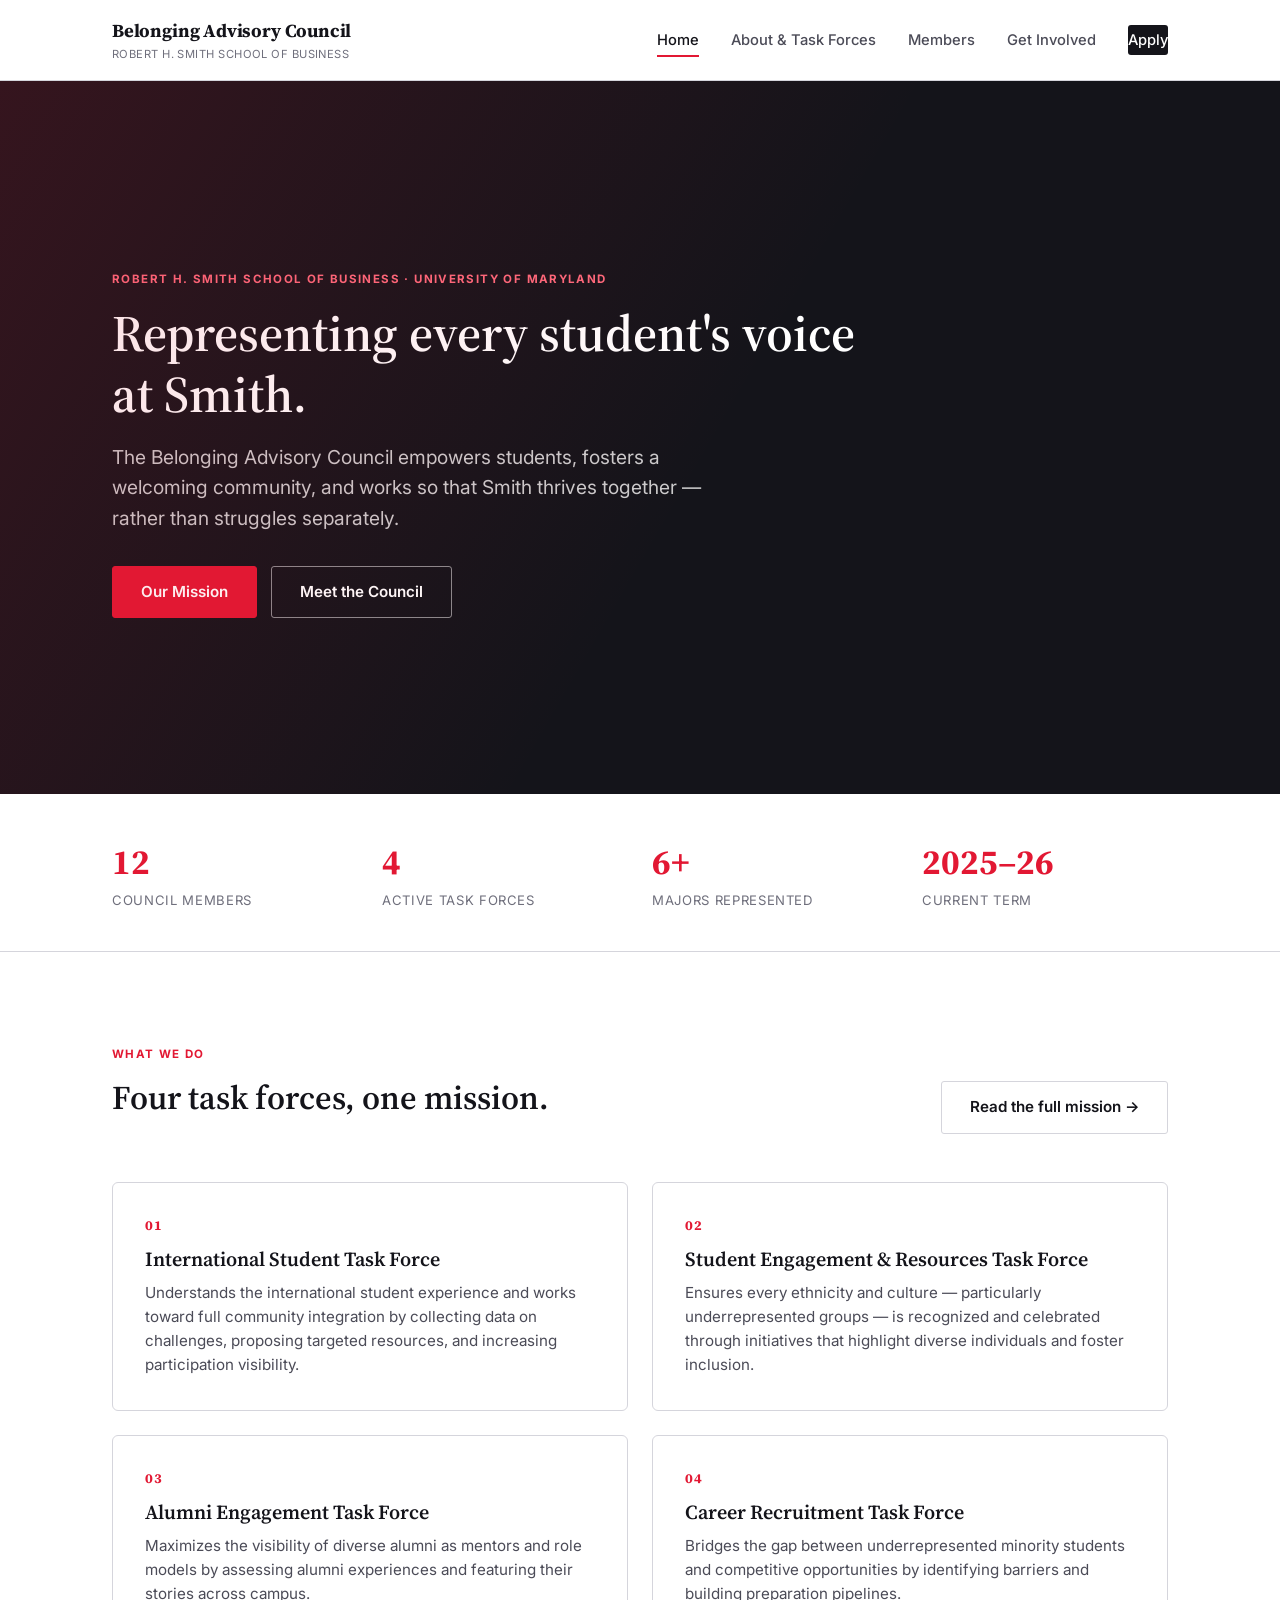
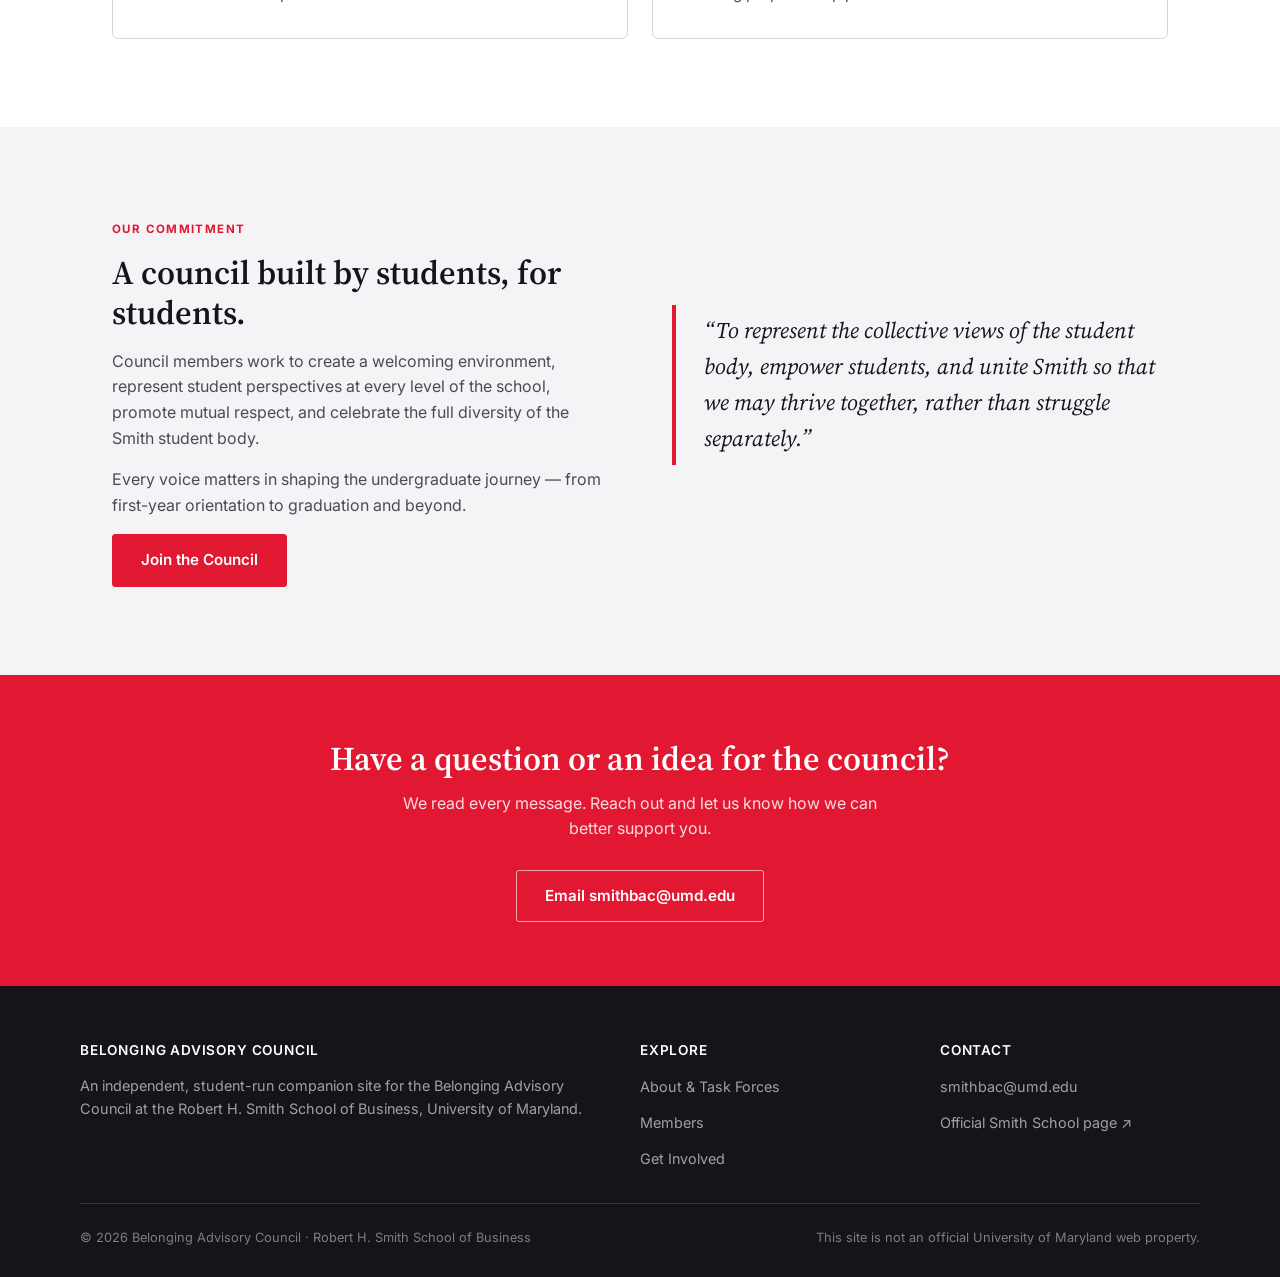
==== index.html @ a014077a "Initial site: home, about/task forces, members, get involved Standalone companion site for the Belon" ====
<!DOCTYPE html>
<html lang="en">
<head>
<meta charset="UTF-8">
<meta name="viewport" content="width=device-width, initial-scale=1.0">
<title>Belonging Advisory Council | Robert H. Smith School of Business</title>
<meta name="description" content="The Belonging Advisory Council represents the student body, fosters a welcoming community, and drives inclusion initiatives at the Robert H. Smith School of Business, University of Maryland.">
<link rel="preconnect" href="https://fonts.googleapis.com">
<link rel="preconnect" href="https://fonts.gstatic.com" crossorigin>
<link href="https://fonts.googleapis.com/css2?family=Source+Serif+4:wght@500;600;700&family=Inter:wght@400;500;600;700&display=swap" rel="stylesheet">
<link rel="stylesheet" href="assets/css/style.css">
</head>
<body>

<header class="site-header">
  <nav class="nav">
    <a href="index.html" class="brand">
      <span class="brand-name">Belonging Advisory Council</span>
      <span class="brand-sub">Robert H. Smith School of Business</span>
    </a>
    <button class="nav-toggle" aria-label="Toggle navigation"><span></span><span></span><span></span></button>
    <ul class="nav-links">
      <li><a href="index.html" class="active">Home</a></li>
      <li><a href="about.html">About &amp; Task Forces</a></li>
      <li><a href="members.html">Members</a></li>
      <li><a href="get-involved.html">Get Involved</a></li>
      <li><a href="get-involved.html#apply" class="nav-cta">Apply</a></li>
    </ul>
  </nav>
</header>

<section class="hero">
  <div class="hero-inner">
    <span class="eyebrow">Robert H. Smith School of Business &middot; University of Maryland</span>
    <h1>Representing every student's voice at Smith.</h1>
    <p class="lede">The Belonging Advisory Council empowers students, fosters a welcoming community, and works so that Smith thrives together — rather than struggles separately.</p>
    <div class="hero-actions">
      <a href="about.html" class="btn btn-primary">Our Mission</a>
      <a href="members.html" class="btn btn-ghost-white">Meet the Council</a>
    </div>
  </div>
</section>

<div class="stats">
  <div class="stats-grid">
    <div>
      <div class="stat-num">12</div>
      <div class="stat-label">Council Members</div>
    </div>
    <div>
      <div class="stat-num">4</div>
      <div class="stat-label">Active Task Forces</div>
    </div>
    <div>
      <div class="stat-num">6+</div>
      <div class="stat-label">Majors Represented</div>
    </div>
    <div>
      <div class="stat-num">2025&ndash;26</div>
      <div class="stat-label">Current Term</div>
    </div>
  </div>
</div>

<section>
  <div class="container">
    <div class="section-head">
      <div>
        <span class="eyebrow">What We Do</span>
        <h2>Four task forces, one mission.</h2>
      </div>
      <a href="about.html" class="btn btn-secondary">Read the full mission &rarr;</a>
    </div>
    <div class="tf-grid">
      <div class="tf-card">
        <span class="tf-index">01</span>
        <h3>International Student Task Force</h3>
        <p>Understands the international student experience and works toward full community integration by collecting data on challenges, proposing targeted resources, and increasing participation visibility.</p>
      </div>
      <div class="tf-card">
        <span class="tf-index">02</span>
        <h3>Student Engagement &amp; Resources Task Force</h3>
        <p>Ensures every ethnicity and culture — particularly underrepresented groups — is recognized and celebrated through initiatives that highlight diverse individuals and foster inclusion.</p>
      </div>
      <div class="tf-card">
        <span class="tf-index">03</span>
        <h3>Alumni Engagement Task Force</h3>
        <p>Maximizes the visibility of diverse alumni as mentors and role models by assessing alumni experiences and featuring their stories across campus.</p>
      </div>
      <div class="tf-card">
        <span class="tf-index">04</span>
        <h3>Career Recruitment Task Force</h3>
        <p>Bridges the gap between underrepresented minority students and competitive opportunities by identifying barriers and building preparation pipelines.</p>
      </div>
    </div>
  </div>
</section>

<section class="section-alt">
  <div class="container">
    <div class="split">
      <div>
        <span class="eyebrow">Our Commitment</span>
        <h2>A council built by students, for students.</h2>
        <p>Council members work to create a welcoming environment, represent student perspectives at every level of the school, promote mutual respect, and celebrate the full diversity of the Smith student body.</p>
        <p>Every voice matters in shaping the undergraduate journey — from first-year orientation to graduation and beyond.</p>
        <a href="get-involved.html" class="btn btn-primary">Join the Council</a>
      </div>
      <div class="pull-quote">
        <p>&ldquo;To represent the collective views of the student body, empower students, and unite Smith so that we may thrive together, rather than struggle separately.&rdquo;</p>
      </div>
    </div>
  </div>
</section>

<div class="cta-banner">
  <h2>Have a question or an idea for the council?</h2>
  <p>We read every message. Reach out and let us know how we can better support you.</p>
  <a href="mailto:smithbac@umd.edu" class="btn btn-secondary">Email smithbac@umd.edu</a>
</div>

<footer class="site-footer">
  <div class="footer-grid">
    <div>
      <h4>Belonging Advisory Council</h4>
      <p>An independent, student-run companion site for the Belonging Advisory Council at the Robert H. Smith School of Business, University of Maryland.</p>
    </div>
    <div>
      <h4>Explore</h4>
      <ul>
        <li><a href="about.html">About &amp; Task Forces</a></li>
        <li><a href="members.html">Members</a></li>
        <li><a href="get-involved.html">Get Involved</a></li>
      </ul>
    </div>
    <div>
      <h4>Contact</h4>
      <ul>
        <li><a href="mailto:smithbac@umd.edu">smithbac@umd.edu</a></li>
        <li><a href="https://www.rhsmith.umd.edu/programs/undergraduate/community/belonging-advisory-council" target="_blank" rel="noopener">Official Smith School page &#8599;</a></li>
      </ul>
    </div>
  </div>
  <div class="footer-bottom">
    <span>&copy; 2026 Belonging Advisory Council &middot; Robert H. Smith School of Business</span>
    <span>This site is not an official University of Maryland web property.</span>
  </div>
</footer>

<script src="assets/js/main.js"></script>
</body>
</html>
---- assets/css/style.css ----
/* ===========================================================
   Belonging Advisory Council — shared stylesheet
   =========================================================== */

:root {
  --red: #e21833;
  --red-dark: #a3121f;
  --black: #14141a;
  --charcoal: #2a2a33;
  --gray-700: #4b4b57;
  --gray-500: #6f6f7c;
  --gray-300: #d5d5dc;
  --gray-100: #f4f4f6;
  --white: #ffffff;
  --serif: "Source Serif 4", Georgia, "Times New Roman", serif;
  --sans: "Inter", -apple-system, BlinkMacSystemFont, "Segoe UI", sans-serif;
  --max-width: 1120px;
  --radius: 6px;
  --shadow: 0 2px 4px rgba(20, 20, 26, 0.06), 0 8px 24px rgba(20, 20, 26, 0.06);
}

* { box-sizing: border-box; }

html { scroll-behavior: smooth; }

body {
  margin: 0;
  font-family: var(--sans);
  color: var(--charcoal);
  background: var(--white);
  line-height: 1.6;
  -webkit-font-smoothing: antialiased;
}

img { max-width: 100%; display: block; }

a { color: inherit; text-decoration: none; }

.container {
  max-width: var(--max-width);
  margin: 0 auto;
  padding: 0 32px;
}

h1, h2, h3, h4 {
  font-family: var(--serif);
  font-weight: 600;
  color: var(--black);
  line-height: 1.2;
  margin: 0 0 16px;
}

h1 { font-size: clamp(2.2rem, 4vw, 3.4rem); }
h2 { font-size: clamp(1.6rem, 2.6vw, 2.2rem); }
h3 { font-size: 1.25rem; }

p { margin: 0 0 16px; color: var(--gray-700); }

.eyebrow {
  display: inline-block;
  font-family: var(--sans);
  font-size: 0.72rem;
  font-weight: 700;
  letter-spacing: 0.12em;
  text-transform: uppercase;
  color: var(--red);
  margin-bottom: 14px;
}

.lede {
  font-size: 1.15rem;
  color: var(--gray-700);
  max-width: 640px;
}

/* ---------- Buttons ---------- */

.btn {
  display: inline-flex;
  align-items: center;
  gap: 8px;
  padding: 13px 28px;
  border-radius: 3px;
  font-family: var(--sans);
  font-weight: 600;
  font-size: 0.95rem;
  border: 1.5px solid transparent;
  cursor: pointer;
  transition: all 0.15s ease;
}

.btn-primary {
  background: var(--red);
  color: var(--white);
  border-color: var(--red);
}
.btn-primary:hover { background: var(--red-dark); border-color: var(--red-dark); }

.btn-secondary {
  background: transparent;
  color: var(--black);
  border-color: var(--gray-300);
}
.btn-secondary:hover { border-color: var(--black); }

.btn-ghost-white {
  background: transparent;
  color: var(--white);
  border-color: rgba(255,255,255,0.5);
}
.btn-ghost-white:hover { border-color: var(--white); background: rgba(255,255,255,0.08); }

/* ---------- Header / Nav ---------- */

.site-header {
  position: sticky;
  top: 0;
  z-index: 100;
  background: var(--white);
  border-bottom: 1px solid var(--gray-300);
}

.nav {
  display: flex;
  align-items: center;
  justify-content: space-between;
  padding: 16px 32px;
  max-width: var(--max-width);
  margin: 0 auto;
}

.brand {
  display: flex;
  flex-direction: column;
  gap: 1px;
}

.brand-name {
  font-family: var(--serif);
  font-weight: 700;
  font-size: 1.15rem;
  color: var(--black);
  letter-spacing: -0.01em;
}

.brand-sub {
  font-size: 0.7rem;
  color: var(--gray-500);
  letter-spacing: 0.04em;
  text-transform: uppercase;
}

.nav-links {
  display: flex;
  align-items: center;
  gap: 32px;
  list-style: none;
  margin: 0;
  padding: 0;
}

.nav-links a {
  font-size: 0.92rem;
  font-weight: 500;
  color: var(--gray-700);
  padding: 6px 0;
  border-bottom: 2px solid transparent;
}

.nav-links a:hover,
.nav-links a.active {
  color: var(--black);
  border-bottom-color: var(--red);
}

.nav-cta {
  background: var(--black);
  color: var(--white) !important;
  padding: 9px 18px;
  border-radius: 3px;
  border-bottom: none !important;
}
.nav-cta:hover { background: var(--red) !important; }

.nav-toggle {
  display: none;
  background: none;
  border: none;
  cursor: pointer;
  padding: 4px;
}
.nav-toggle span {
  display: block;
  width: 22px;
  height: 2px;
  background: var(--black);
  margin: 5px 0;
}

/* ---------- Hero ---------- */

.hero {
  background: var(--black);
  color: var(--white);
  position: relative;
  overflow: hidden;
}

.hero::after {
  content: "";
  position: absolute;
  inset: 0;
  background: linear-gradient(120deg, rgba(226,24,51,0.16), transparent 55%);
  pointer-events: none;
}

.hero-inner {
  padding: 96px 32px 88px;
  max-width: var(--max-width);
  margin: 0 auto;
  position: relative;
}

.hero .eyebrow { color: #ff6b7d; }
.hero h1 { color: var(--white); max-width: 780px; }
.hero .lede { color: rgba(255,255,255,0.78); font-size: 1.2rem; }

.hero-actions {
  display: flex;
  gap: 14px;
  margin-top: 32px;
  flex-wrap: wrap;
}

/* ---------- Page hero (interior pages) ---------- */

.page-hero {
  background: var(--black);
  color: var(--white);
  padding: 64px 32px;
}
.page-hero .container { max-width: var(--max-width); }
.page-hero h1 { color: var(--white); margin-bottom: 8px; }
.page-hero p { color: rgba(255,255,255,0.72); max-width: 640px; margin: 0; }

/* ---------- Stats bar ---------- */

.stats {
  border-bottom: 1px solid var(--gray-300);
}
.stats-grid {
  display: grid;
  grid-template-columns: repeat(4, 1fr);
  padding: 40px 32px;
  max-width: var(--max-width);
  margin: 0 auto;
  gap: 24px;
}
.stat-num {
  font-family: var(--serif);
  font-size: 2.2rem;
  font-weight: 700;
  color: var(--red);
}
.stat-label {
  font-size: 0.82rem;
  color: var(--gray-500);
  text-transform: uppercase;
  letter-spacing: 0.05em;
}

/* ---------- Sections ---------- */

section { padding: 88px 0; }
.section-tight { padding: 64px 0; }
.section-alt { background: var(--gray-100); }

.section-head {
  display: flex;
  justify-content: space-between;
  align-items: flex-end;
  gap: 24px;
  margin-bottom: 48px;
  flex-wrap: wrap;
}

/* ---------- Task force cards ---------- */

.tf-grid {
  display: grid;
  grid-template-columns: repeat(2, 1fr);
  gap: 24px;
}

.tf-card {
  background: var(--white);
  border: 1px solid var(--gray-300);
  border-radius: var(--radius);
  padding: 32px;
  transition: box-shadow 0.15s ease, transform 0.15s ease;
}
.tf-card:hover { box-shadow: var(--shadow); transform: translateY(-2px); }

.tf-index {
  font-family: var(--serif);
  font-size: 0.85rem;
  font-weight: 700;
  color: var(--red);
  letter-spacing: 0.06em;
  margin-bottom: 10px;
  display: block;
}

.tf-card h3 { margin-bottom: 10px; }
.tf-card p { margin: 0; font-size: 0.95rem; }

/* ---------- Mission pull-quote ---------- */

.pull-quote {
  border-left: 4px solid var(--red);
  padding: 8px 0 8px 28px;
  margin: 0 0 32px;
}
.pull-quote p {
  font-family: var(--serif);
  font-size: 1.4rem;
  color: var(--black);
  font-style: italic;
  margin: 0;
}

/* ---------- Two column ---------- */

.split {
  display: grid;
  grid-template-columns: 1fr 1fr;
  gap: 64px;
  align-items: center;
}

/* ---------- Members grid ---------- */

.members-grid {
  display: grid;
  grid-template-columns: repeat(3, 1fr);
  gap: 28px;
}

.member-card {
  background: var(--white);
  border: 1px solid var(--gray-300);
  border-radius: var(--radius);
  padding: 28px 24px;
  text-align: left;
  transition: box-shadow 0.15s ease, transform 0.15s ease;
}
.member-card:hover { box-shadow: var(--shadow); transform: translateY(-2px); }

.avatar {
  width: 56px;
  height: 56px;
  border-radius: 50%;
  background: var(--black);
  color: var(--white);
  display: flex;
  align-items: center;
  justify-content: center;
  font-family: var(--serif);
  font-weight: 700;
  font-size: 1.1rem;
  margin-bottom: 16px;
}

.member-name {
  font-family: var(--serif);
  font-weight: 600;
  font-size: 1.08rem;
  color: var(--black);
  margin-bottom: 4px;
}

.member-meta {
  font-size: 0.85rem;
  color: var(--gray-500);
}

.member-tag {
  display: inline-block;
  margin-top: 12px;
  font-size: 0.72rem;
  font-weight: 600;
  letter-spacing: 0.04em;
  text-transform: uppercase;
  color: var(--red);
  background: rgba(226,24,51,0.08);
  padding: 4px 10px;
  border-radius: 100px;
}

.members-note {
  background: var(--gray-100);
  border: 1px solid var(--gray-300);
  border-radius: var(--radius);
  padding: 20px 24px;
  font-size: 0.9rem;
  color: var(--gray-700);
  margin-top: 40px;
}
.members-note strong { color: var(--black); }

/* ---------- Steps (get involved) ---------- */

.steps {
  counter-reset: step;
  display: grid;
  gap: 24px;
}
.step {
  display: grid;
  grid-template-columns: 56px 1fr;
  gap: 20px;
  padding: 28px 0;
  border-bottom: 1px solid var(--gray-300);
}
.step:last-child { border-bottom: none; }
.step-num {
  counter-increment: step;
  font-family: var(--serif);
  font-weight: 700;
  font-size: 1.3rem;
  color: var(--red);
}
.step-num::before { content: counter(step, decimal-leading-zero); }

.info-box {
  background: var(--black);
  color: var(--white);
  border-radius: var(--radius);
  padding: 32px;
}
.info-box h3 { color: var(--white); }
.info-box p { color: rgba(255,255,255,0.75); }
.info-box .btn-primary { margin-top: 8px; }

/* ---------- CTA banner ---------- */

.cta-banner {
  background: var(--red);
  color: var(--white);
  text-align: center;
  padding: 64px 32px;
}
.cta-banner h2 { color: var(--white); margin-bottom: 12px; }
.cta-banner p { color: rgba(255,255,255,0.85); max-width: 520px; margin: 0 auto 28px; }
.cta-banner .btn-secondary { color: var(--white); border-color: rgba(255,255,255,0.6); }
.cta-banner .btn-secondary:hover { border-color: var(--white); background: rgba(255,255,255,0.1); }

/* ---------- Footer ---------- */

.site-footer {
  background: var(--black);
  color: rgba(255,255,255,0.6);
  padding: 56px 32px 28px;
}
.footer-grid {
  display: grid;
  grid-template-columns: 2fr 1fr 1fr;
  gap: 40px;
  max-width: var(--max-width);
  margin: 0 auto 32px;
}
.footer-grid h4 {
  color: var(--white);
  font-family: var(--sans);
  font-size: 0.85rem;
  text-transform: uppercase;
  letter-spacing: 0.06em;
  margin-bottom: 16px;
}
.footer-grid a, .footer-grid p { color: rgba(255,255,255,0.6); font-size: 0.9rem; }
.footer-grid ul { list-style: none; margin: 0; padding: 0; display: grid; gap: 10px; }
.footer-grid a:hover { color: var(--white); }

.footer-bottom {
  max-width: var(--max-width);
  margin: 0 auto;
  padding-top: 24px;
  border-top: 1px solid rgba(255,255,255,0.12);
  font-size: 0.8rem;
  display: flex;
  justify-content: space-between;
  flex-wrap: wrap;
  gap: 12px;
  color: rgba(255,255,255,0.45);
}
.footer-bottom a { color: rgba(255,255,255,0.55); }
.footer-bottom a:hover { color: var(--white); }

/* ---------- Responsive ---------- */

@media (max-width: 860px) {
  .nav-links { display: none; }
  .nav-toggle { display: block; }
  .tf-grid, .members-grid { grid-template-columns: 1fr 1fr; }
  .split { grid-template-columns: 1fr; gap: 32px; }
  .stats-grid { grid-template-columns: 1fr 1fr; }
  .footer-grid { grid-template-columns: 1fr; }
}

@media (max-width: 560px) {
  .tf-grid, .members-grid { grid-template-columns: 1fr; }
  .stats-grid { grid-template-columns: 1fr 1fr; }
  .hero-inner { padding: 64px 24px; }
  section { padding: 56px 0; }
}

/* Mobile nav panel */
.nav-links.open {
  display: flex;
  position: absolute;
  top: 100%;
  left: 0;
  right: 0;
  background: var(--white);
  flex-direction: column;
  align-items: flex-start;
  padding: 16px 32px 24px;
  border-bottom: 1px solid var(--gray-300);
  gap: 16px;
}
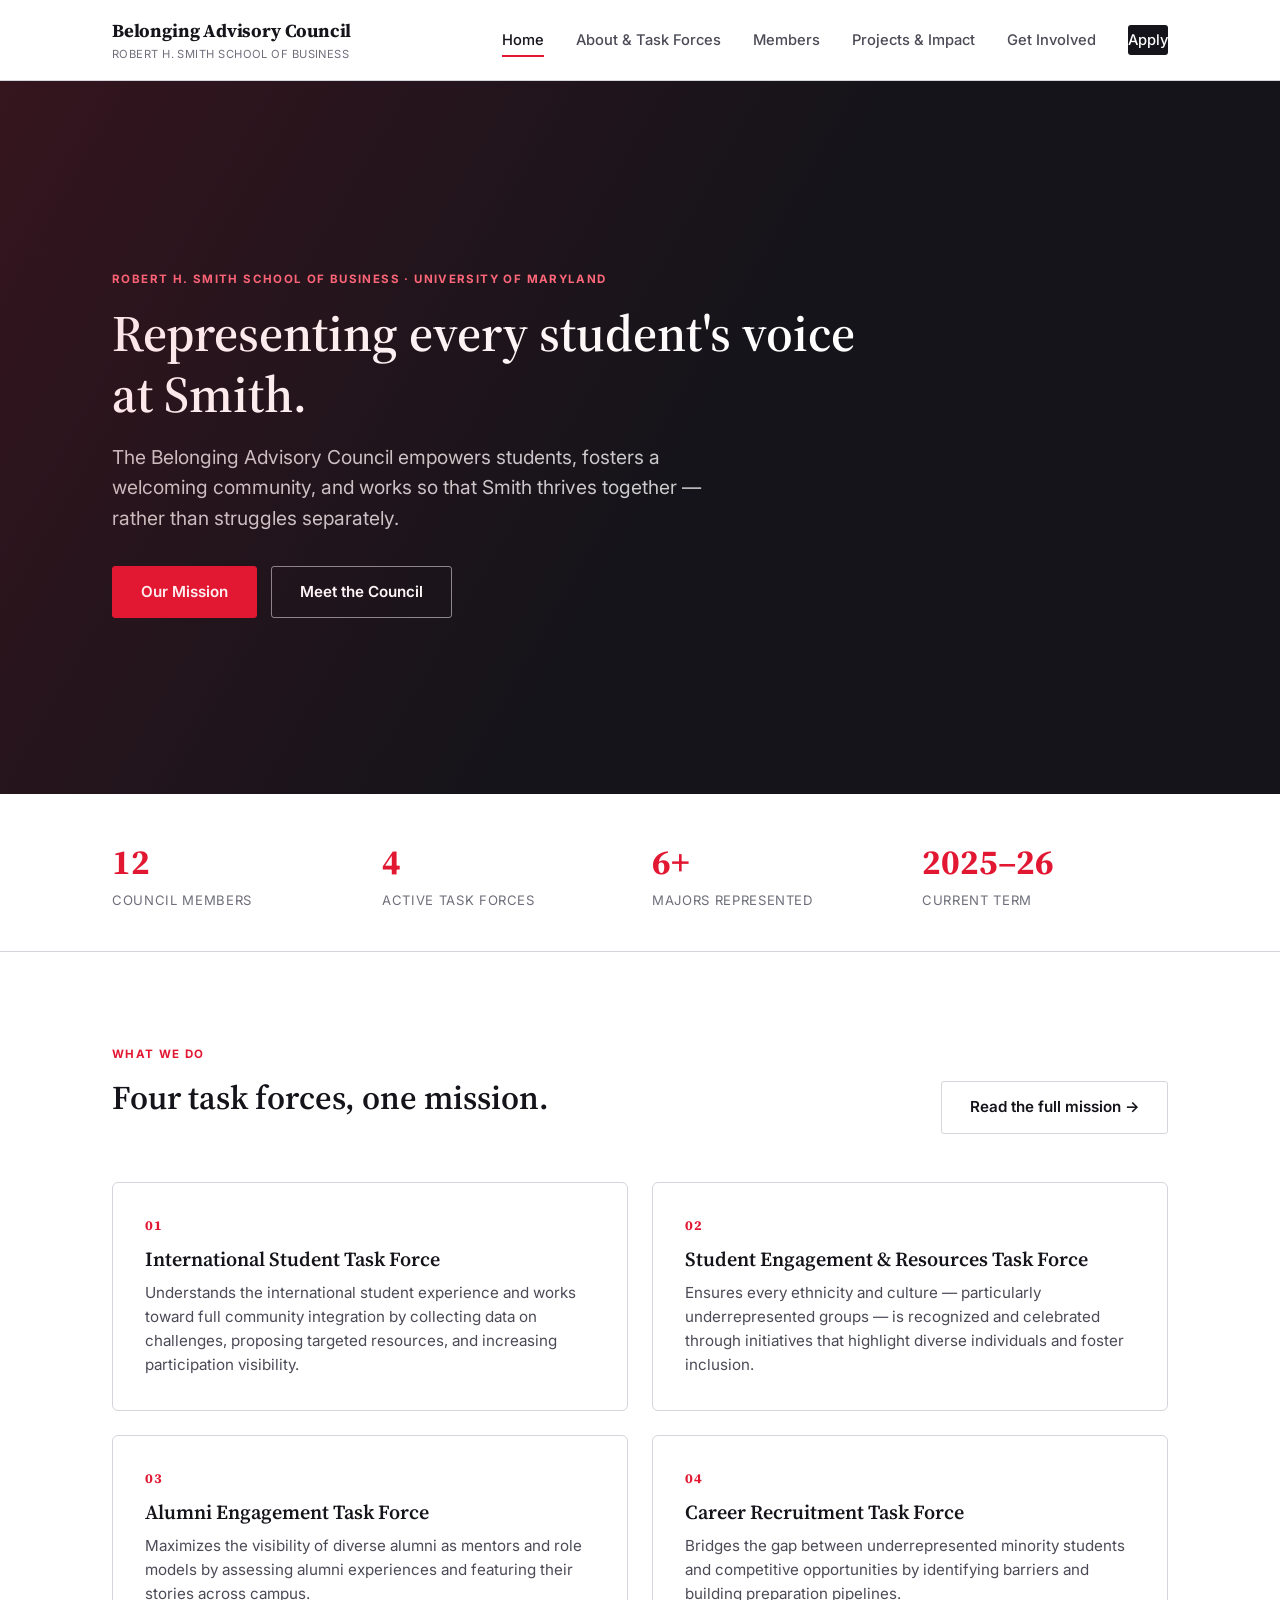
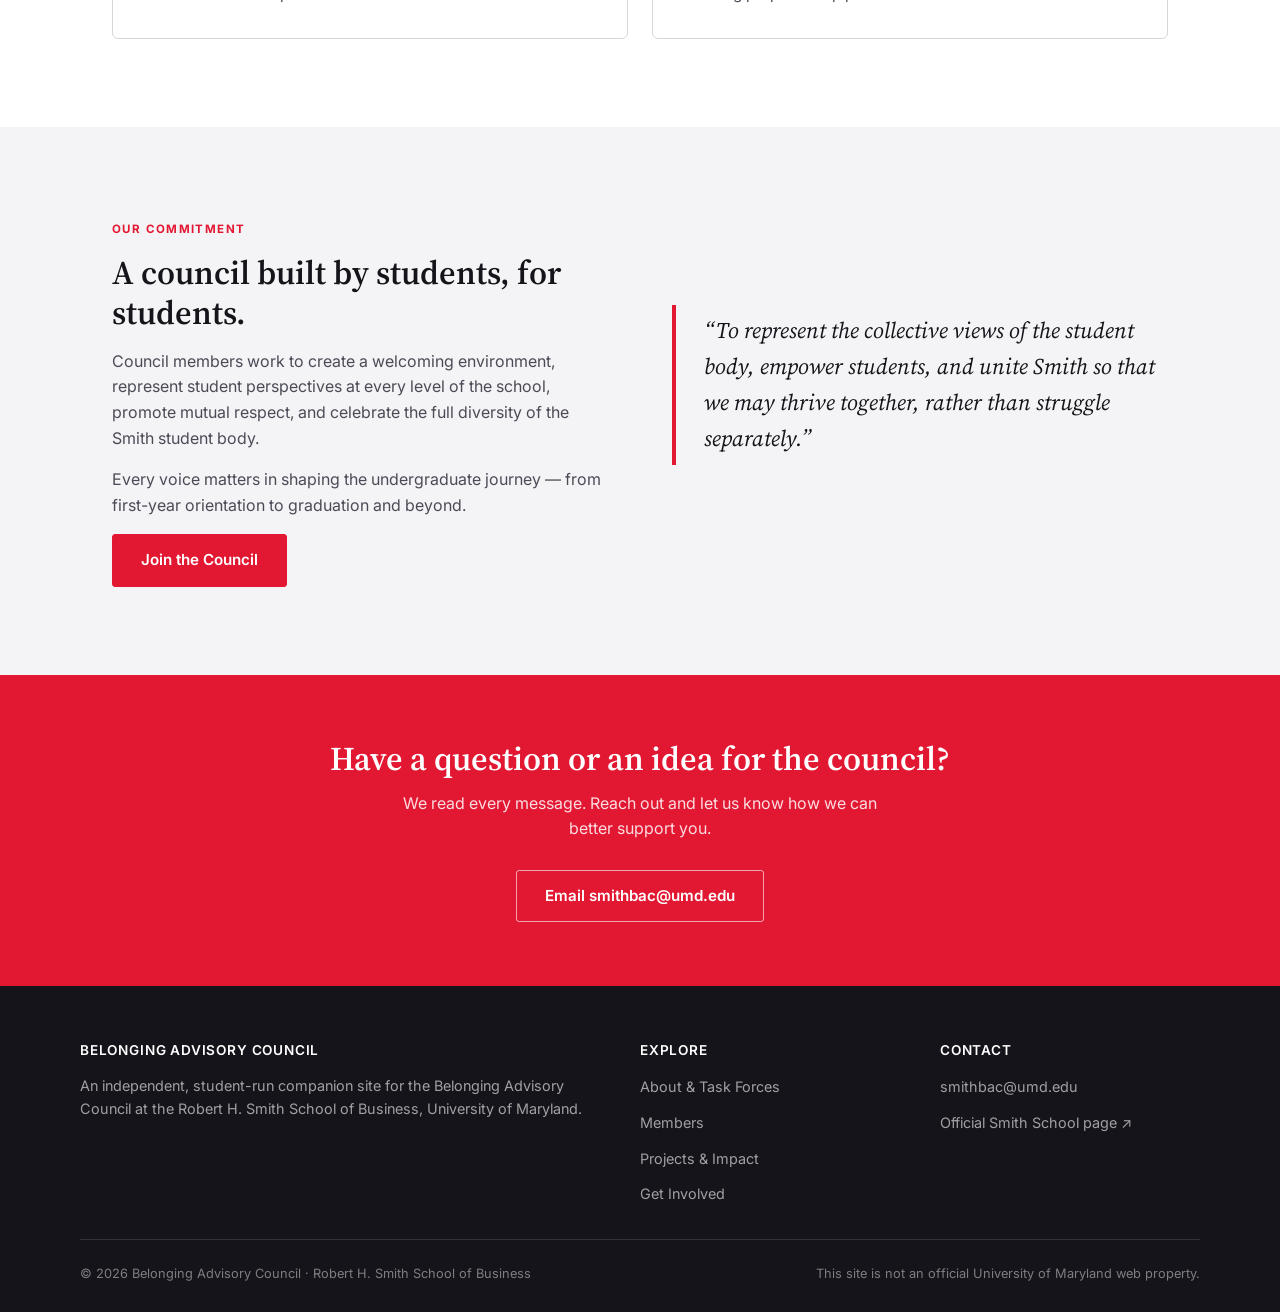
==== commit 61a159fe: "Add task force leaders, clickable member profiles, and Projects & Impact page - Move member and proj" ====
--- a/index.html
+++ b/index.html
@@ -23,6 +23,7 @@
       <li><a href="index.html" class="active">Home</a></li>
       <li><a href="about.html">About &amp; Task Forces</a></li>
       <li><a href="members.html">Members</a></li>
+      <li><a href="projects.html">Projects &amp; Impact</a></li>
       <li><a href="get-involved.html">Get Involved</a></li>
       <li><a href="get-involved.html#apply" class="nav-cta">Apply</a></li>
     </ul>
@@ -130,6 +131,7 @@
       <ul>
         <li><a href="about.html">About &amp; Task Forces</a></li>
         <li><a href="members.html">Members</a></li>
+        <li><a href="projects.html">Projects &amp; Impact</a></li>
         <li><a href="get-involved.html">Get Involved</a></li>
       </ul>
     </div>
--- a/assets/css/style.css
+++ b/assets/css/style.css
@@ -496,6 +496,317 @@
 .footer-bottom a { color: rgba(255,255,255,0.55); }
 .footer-bottom a:hover { color: var(--white); }
 
+/* ---------- Member cards: clickable + leaders ---------- */
+
+button.member-card {
+  font: inherit;
+  cursor: pointer;
+  width: 100%;
+  position: relative;
+  color: inherit;
+}
+button.member-card:focus-visible {
+  outline: 2px solid var(--red);
+  outline-offset: 2px;
+}
+
+.member-card--leader {
+  border-top: 3px solid var(--red);
+}
+
+.badge-leader {
+  display: inline-block;
+  font-size: 0.66rem;
+  font-weight: 700;
+  letter-spacing: 0.08em;
+  text-transform: uppercase;
+  color: var(--white);
+  background: var(--red);
+  padding: 3px 9px;
+  border-radius: 2px;
+  margin-bottom: 14px;
+}
+
+.member-more {
+  display: block;
+  margin-top: 16px;
+  padding-top: 14px;
+  border-top: 1px solid var(--gray-100);
+  font-size: 0.8rem;
+  font-weight: 500;
+  color: var(--gray-500);
+}
+.member-card:hover .member-more { color: var(--red); }
+
+.avatar-lg {
+  width: 88px;
+  height: 88px;
+  font-size: 1.7rem;
+  margin-bottom: 0;
+  flex-shrink: 0;
+}
+img.avatar, img.avatar-lg { object-fit: cover; }
+
+/* ---------- Modal ---------- */
+
+body.modal-open { overflow: hidden; }
+
+.modal-backdrop {
+  position: fixed;
+  inset: 0;
+  z-index: 200;
+  background: rgba(20, 20, 26, 0.7);
+  display: flex;
+  align-items: center;
+  justify-content: center;
+  padding: 24px;
+  overflow-y: auto;
+}
+.modal-backdrop[hidden] { display: none; }
+
+.modal {
+  position: relative;
+  background: var(--white);
+  border-radius: var(--radius);
+  max-width: 620px;
+  width: 100%;
+  max-height: calc(100vh - 48px);
+  overflow-y: auto;
+  padding: 40px;
+  box-shadow: 0 24px 64px rgba(0,0,0,0.3);
+}
+
+.modal-close {
+  position: absolute;
+  top: 16px;
+  right: 16px;
+  width: 36px;
+  height: 36px;
+  border: none;
+  background: var(--gray-100);
+  border-radius: 50%;
+  font-size: 1.4rem;
+  line-height: 1;
+  cursor: pointer;
+  color: var(--black);
+}
+.modal-close:hover { background: var(--gray-300); }
+
+.modal-header {
+  display: flex;
+  gap: 24px;
+  align-items: center;
+  margin-bottom: 24px;
+}
+.modal-header h2 { margin: 0 0 4px; font-size: 1.6rem; }
+.modal-header .badge-leader { margin-bottom: 8px; }
+.modal-role {
+  margin-top: 6px;
+  font-size: 0.85rem;
+  font-weight: 600;
+  color: var(--red);
+}
+
+.modal-bio { font-size: 1rem; }
+.modal-placeholder {
+  font-size: 0.78rem;
+  color: var(--gray-500);
+  font-style: italic;
+  margin-top: -6px;
+}
+
+.modal-section {
+  font-family: var(--sans);
+  font-size: 0.78rem;
+  font-weight: 700;
+  letter-spacing: 0.1em;
+  text-transform: uppercase;
+  color: var(--black);
+  margin: 32px 0 12px;
+  padding-top: 24px;
+  border-top: 1px solid var(--gray-300);
+  display: flex;
+  align-items: center;
+  gap: 8px;
+}
+.modal-count {
+  background: var(--gray-100);
+  color: var(--gray-700);
+  border-radius: 100px;
+  padding: 1px 8px;
+  font-size: 0.72rem;
+}
+
+.proj-list { list-style: none; margin: 0; padding: 0; }
+.proj-list li {
+  display: flex;
+  justify-content: space-between;
+  align-items: center;
+  gap: 16px;
+  padding: 12px 0;
+  border-bottom: 1px solid var(--gray-100);
+}
+.proj-list li:last-child { border-bottom: none; }
+.proj-list a { display: flex; flex-direction: column; gap: 2px; min-width: 0; }
+.proj-list a:hover .proj-list-title { color: var(--red); }
+.proj-list-title { font-weight: 600; color: var(--black); font-size: 0.95rem; }
+.proj-list-meta { font-size: 0.78rem; color: var(--gray-500); }
+
+.modal-all { margin-top: 24px; }
+
+/* ---------- Status pills ---------- */
+
+.status-pill {
+  display: inline-block;
+  white-space: nowrap;
+  font-size: 0.68rem;
+  font-weight: 700;
+  letter-spacing: 0.06em;
+  text-transform: uppercase;
+  padding: 4px 10px;
+  border-radius: 100px;
+  border: 1px solid transparent;
+}
+.status-completed   { background: var(--black); color: var(--white); }
+.status-in-progress { background: rgba(226,24,51,0.1); color: var(--red); border-color: rgba(226,24,51,0.25); }
+.status-planned     { background: var(--gray-100); color: var(--gray-700); border-color: var(--gray-300); }
+
+/* ---------- Projects page ---------- */
+
+.stats-caption {
+  text-align: center;
+  font-size: 0.75rem;
+  color: var(--gray-500);
+  margin: -16px 0 20px;
+}
+.stats-caption code { font-size: 0.72rem; }
+
+.filters {
+  display: flex;
+  flex-wrap: wrap;
+  gap: 10px;
+  margin-bottom: 36px;
+}
+.chip {
+  font: inherit;
+  font-size: 0.85rem;
+  font-weight: 500;
+  padding: 8px 16px;
+  border-radius: 100px;
+  border: 1px solid var(--gray-300);
+  background: var(--white);
+  color: var(--gray-700);
+  cursor: pointer;
+  transition: all 0.15s ease;
+}
+.chip:hover { border-color: var(--black); color: var(--black); }
+.chip.active { background: var(--black); color: var(--white); border-color: var(--black); }
+
+.proj-grid {
+  display: grid;
+  grid-template-columns: repeat(2, 1fr);
+  gap: 28px;
+}
+
+.proj-card {
+  background: var(--white);
+  border: 1px solid var(--gray-300);
+  border-radius: var(--radius);
+  overflow: hidden;
+  display: flex;
+  flex-direction: column;
+  transition: box-shadow 0.15s ease, transform 0.15s ease;
+}
+.proj-card[hidden] { display: none; }
+.proj-card:hover { box-shadow: var(--shadow); transform: translateY(-2px); }
+.proj-card--highlight { border-color: var(--red); box-shadow: 0 0 0 3px rgba(226,24,51,0.15); }
+
+.proj-thumb {
+  position: relative;
+  background: linear-gradient(135deg, var(--gray-100), #e9e9ee);
+  border-bottom: 1px solid var(--gray-300);
+  aspect-ratio: 16 / 7;
+  display: flex;
+  flex-direction: column;
+  align-items: center;
+  justify-content: center;
+  gap: 10px;
+  color: var(--gray-500);
+  font-size: 0.78rem;
+  font-weight: 500;
+}
+.sample-badge {
+  position: absolute;
+  top: 12px;
+  left: 12px;
+  font-size: 0.62rem;
+  font-weight: 700;
+  letter-spacing: 0.1em;
+  text-transform: uppercase;
+  background: var(--white);
+  color: var(--gray-700);
+  border: 1px solid var(--gray-300);
+  padding: 3px 8px;
+  border-radius: 2px;
+}
+
+.proj-body { padding: 28px; display: flex; flex-direction: column; flex: 1; }
+.proj-topline {
+  display: flex;
+  justify-content: space-between;
+  align-items: center;
+  gap: 12px;
+  margin-bottom: 14px;
+}
+.proj-topline .member-tag { margin-top: 0; }
+.proj-body h3 { margin-bottom: 4px; }
+.proj-term { font-size: 0.82rem; color: var(--gray-500); margin-bottom: 14px; }
+.proj-body p { font-size: 0.95rem; margin-bottom: 16px; }
+.proj-impact {
+  font-family: var(--serif);
+  font-weight: 600;
+  color: var(--black);
+  font-size: 0.95rem;
+  padding: 12px 16px;
+  background: var(--gray-100);
+  border-left: 3px solid var(--red);
+  margin-bottom: 20px;
+}
+
+.team {
+  display: flex;
+  align-items: center;
+  gap: 12px;
+  margin-top: auto;
+  padding-top: 16px;
+  border-top: 1px solid var(--gray-100);
+}
+.team-avatars { display: flex; }
+.team-avatar {
+  width: 32px;
+  height: 32px;
+  border-radius: 50%;
+  background: var(--black);
+  color: var(--white);
+  border: 2px solid var(--white);
+  margin-left: -8px;
+  display: flex;
+  align-items: center;
+  justify-content: center;
+  font-size: 0.68rem;
+  font-weight: 700;
+  font-family: var(--serif);
+  overflow: hidden;
+  transition: transform 0.15s ease;
+}
+.team-avatar:first-child { margin-left: 0; }
+.team-avatar:hover { transform: translateY(-2px); z-index: 1; }
+.team-avatar img { width: 100%; height: 100%; object-fit: cover; }
+.team-names { font-size: 0.8rem; color: var(--gray-500); line-height: 1.4; }
+.team-names a:hover { color: var(--red); }
+
+.proj-deck { margin-top: 16px; align-self: flex-start; }
+
 /* ---------- Responsive ---------- */
 
 @media (max-width: 860px) {
@@ -507,8 +818,15 @@
   .footer-grid { grid-template-columns: 1fr; }
 }
 
+@media (max-width: 860px) {
+  .proj-grid { grid-template-columns: 1fr; }
+}
+
 @media (max-width: 560px) {
   .tf-grid, .members-grid { grid-template-columns: 1fr; }
+  .modal { padding: 28px 22px; }
+  .modal-header { flex-direction: column; align-items: flex-start; gap: 16px; }
+  .proj-list li { flex-direction: column; align-items: flex-start; gap: 8px; }
   .stats-grid { grid-template-columns: 1fr 1fr; }
   .hero-inner { padding: 64px 24px; }
   section { padding: 56px 0; }
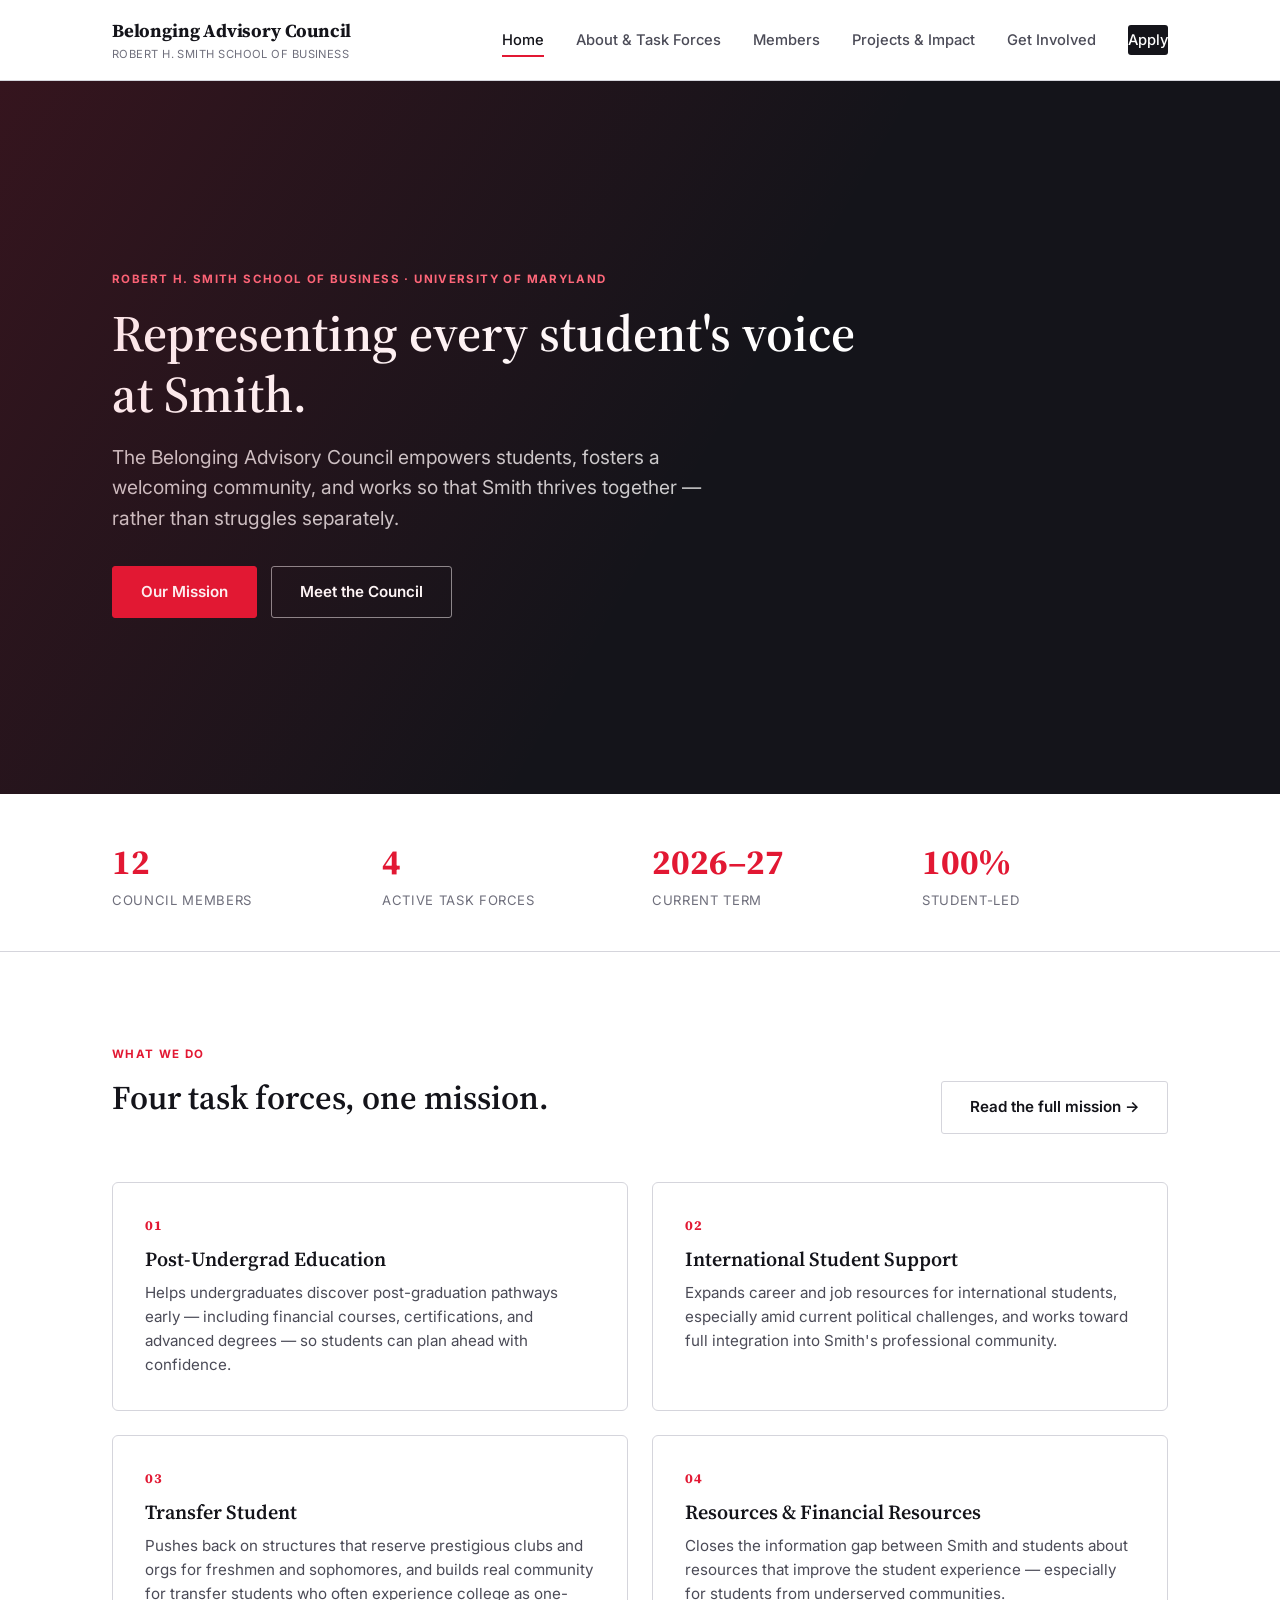
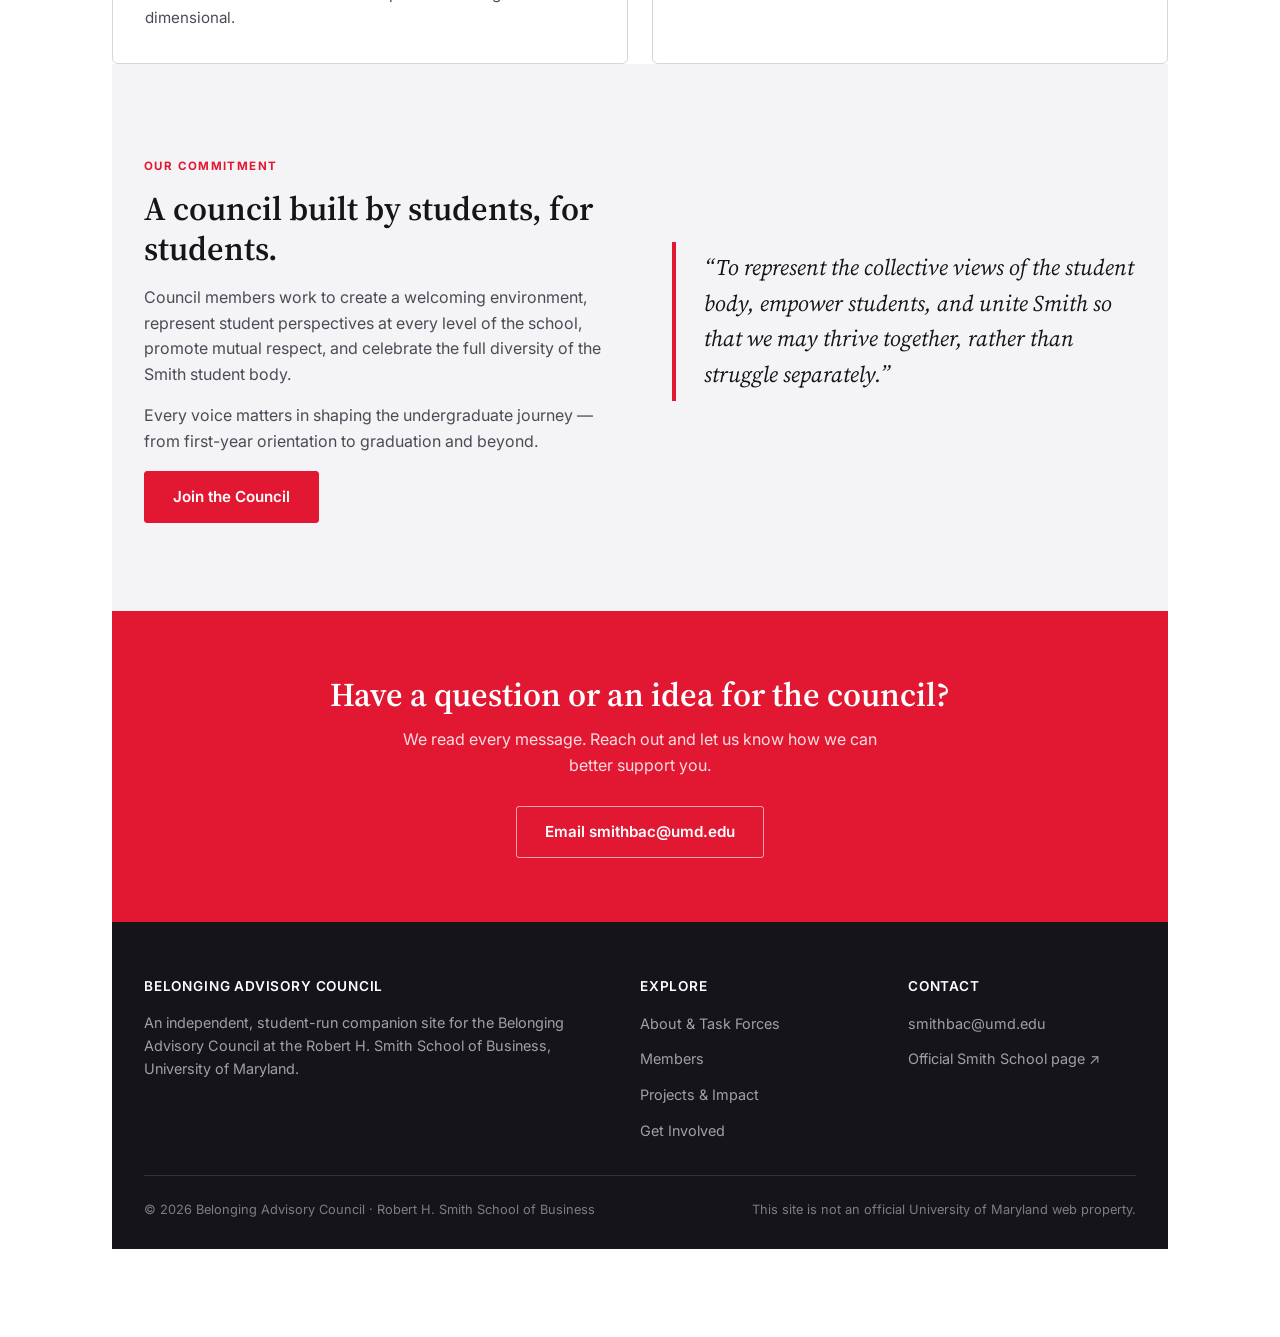
==== commit 6a785bd8: "Update index.html" ====
--- a/index.html
+++ b/index.html
@@ -53,12 +53,12 @@
       <div class="stat-label">Active Task Forces</div>
     </div>
     <div>
-      <div class="stat-num">6+</div>
-      <div class="stat-label">Majors Represented</div>
+      <div class="stat-num">2026&ndash;27</div>
+      <div class="stat-label">Current Term</div>
     </div>
     <div>
-      <div class="stat-num">2025&ndash;26</div>
-      <div class="stat-label">Current Term</div>
+      <div class="stat-num">100%</div>
+      <div class="stat-label">Student-Led</div>
     </div>
   </div>
 </div>
@@ -73,30 +73,27 @@
       <a href="about.html" class="btn btn-secondary">Read the full mission &rarr;</a>
     </div>
     <div class="tf-grid">
-      <div class="tf-card">
-        <span class="tf-index">01</span>
-        <h3>International Student Task Force</h3>
-        <p>Understands the international student experience and works toward full community integration by collecting data on challenges, proposing targeted resources, and increasing participation visibility.</p>
-      </div>
-      <div class="tf-card">
-        <span class="tf-index">02</span>
-        <h3>Student Engagement &amp; Resources Task Force</h3>
-        <p>Ensures every ethnicity and culture — particularly underrepresented groups — is recognized and celebrated through initiatives that highlight diverse individuals and foster inclusion.</p>
-      </div>
-      <div class="tf-card">
-        <span class="tf-index">03</span>
-        <h3>Alumni Engagement Task Force</h3>
-        <p>Maximizes the visibility of diverse alumni as mentors and role models by assessing alumni experiences and featuring their stories across campus.</p>
-      </div>
-      <div class="tf-card">
-        <span class="tf-index">04</span>
-        <h3>Career Recruitment Task Force</h3>
-        <p>Bridges the gap between underrepresented minority students and competitive opportunities by identifying barriers and building preparation pipelines.</p>
-      </div>
-    </div>
+  <div class="tf-card">
+    <span class="tf-index">01</span>
+    <h3>Post-Undergrad Education</h3>
+    <p>Helps undergraduates discover post-graduation pathways early — including financial courses, certifications, and advanced degrees — so students can plan ahead with confidence.</p>
   </div>
-</section>
-
+  <div class="tf-card">
+    <span class="tf-index">02</span>
+    <h3>International Student Support</h3>
+    <p>Expands career and job resources for international students, especially amid current political challenges, and works toward full integration into Smith's professional community.</p>
+  </div>
+  <div class="tf-card">
+    <span class="tf-index">03</span>
+    <h3>Transfer Student</h3>
+    <p>Pushes back on structures that reserve prestigious clubs and orgs for freshmen and sophomores, and builds real community for transfer students who often experience college as one-dimensional.</p>
+  </div>
+  <div class="tf-card">
+    <span class="tf-index">04</span>
+    <h3>Resources &amp; Financial Resources</h3>
+    <p>Closes the information gap between Smith and students about resources that improve the student experience — especially for students from underserved communities.</p>
+  </div>
+</div>
 <section class="section-alt">
   <div class="container">
     <div class="split">
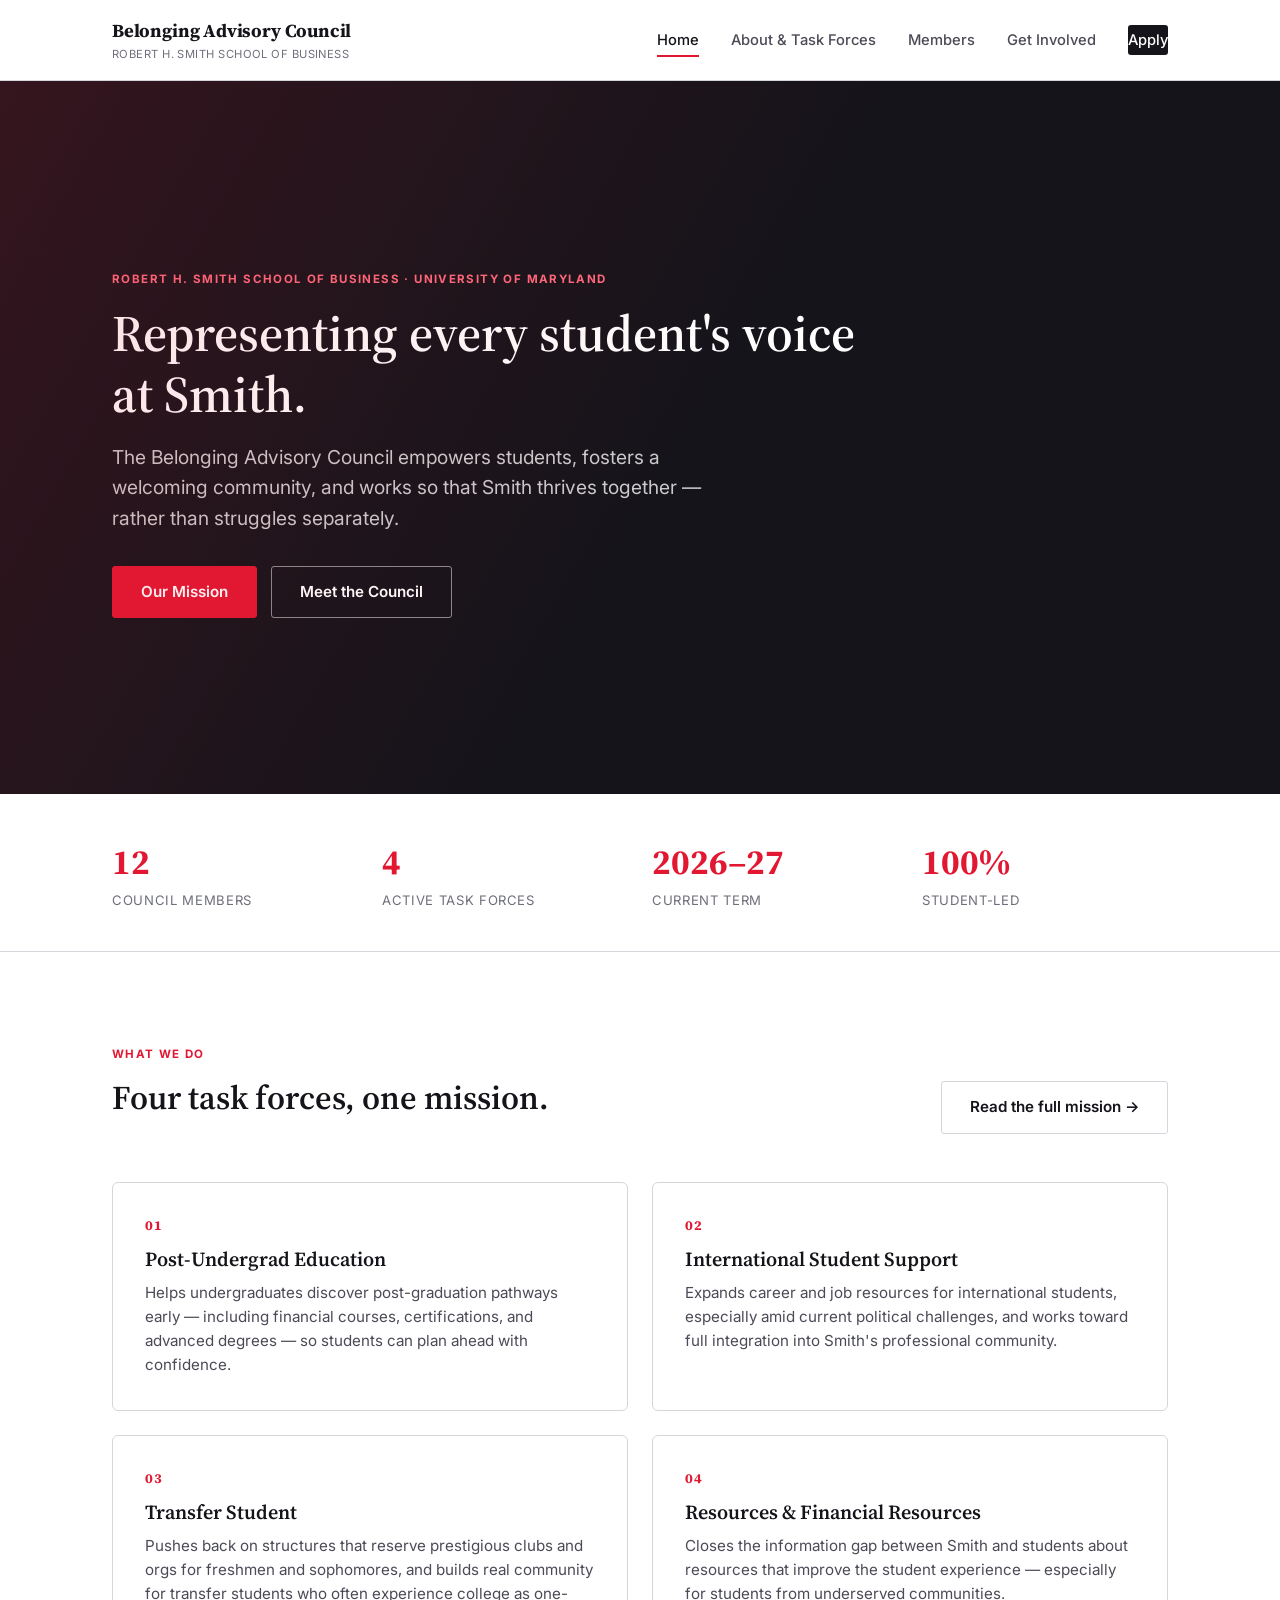
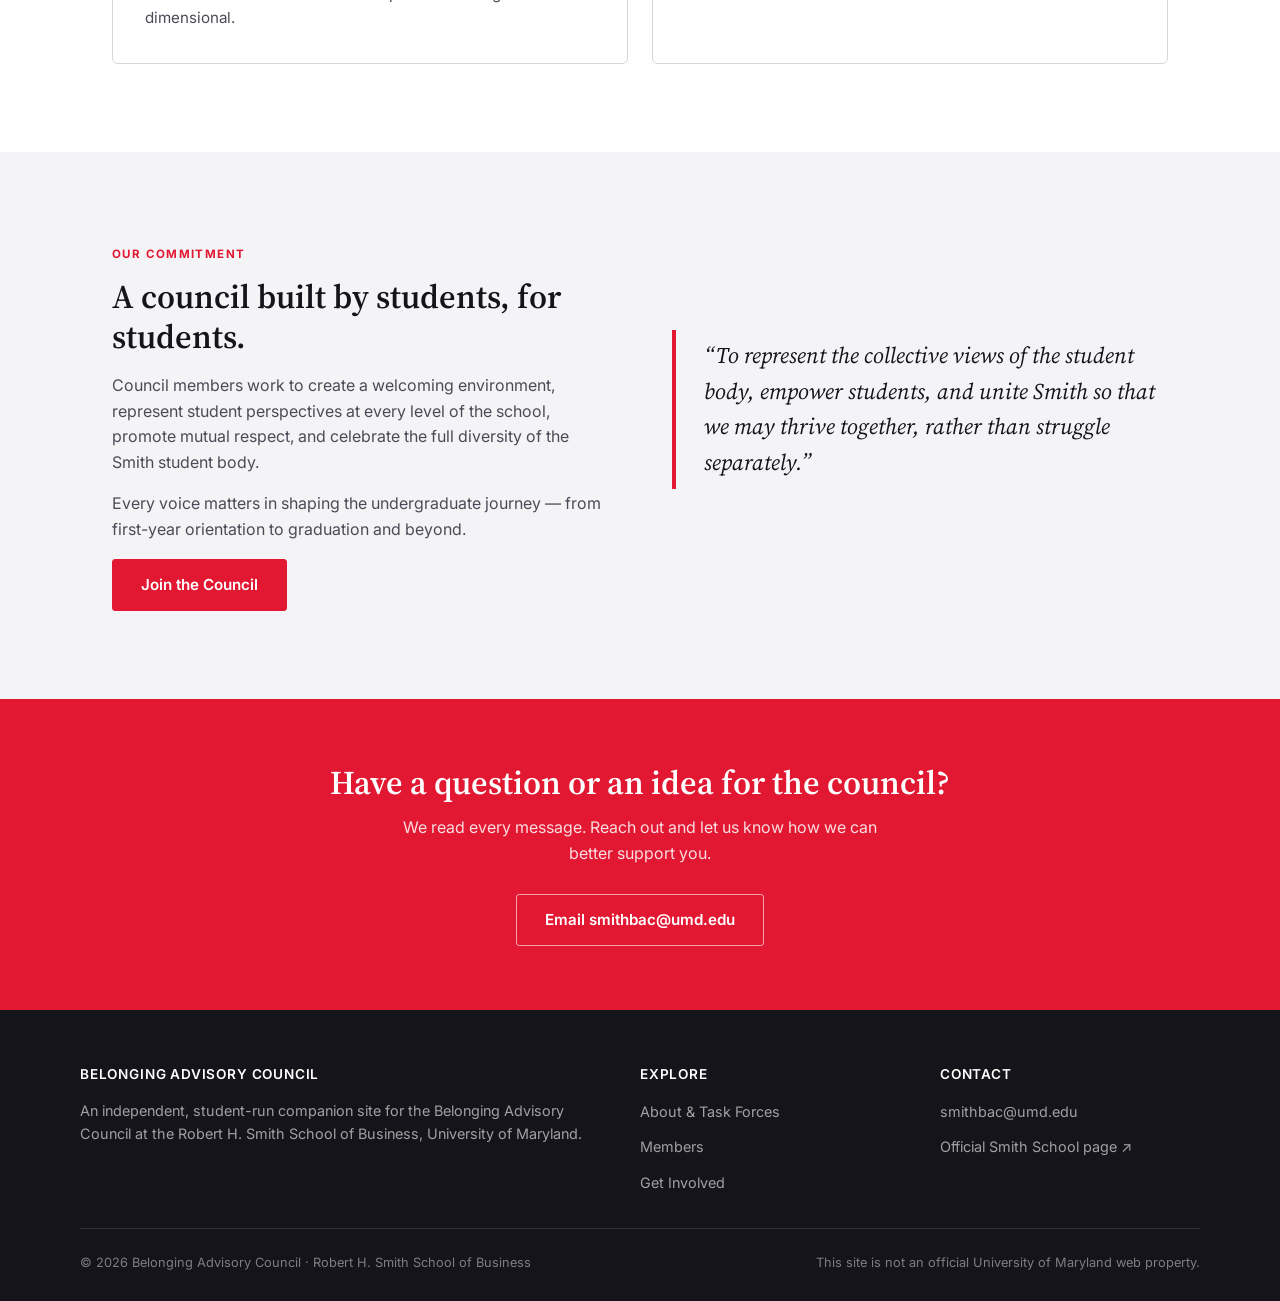
==== commit f503902f: "Update index.html" ====
--- a/index.html
+++ b/index.html
@@ -11,7 +11,6 @@
 <link rel="stylesheet" href="assets/css/style.css">
 </head>
 <body>
-
 <header class="site-header">
   <nav class="nav">
     <a href="index.html" class="brand">
@@ -23,7 +22,6 @@
       <li><a href="index.html" class="active">Home</a></li>
       <li><a href="about.html">About &amp; Task Forces</a></li>
       <li><a href="members.html">Members</a></li>
-      <li><a href="projects.html">Projects &amp; Impact</a></li>
       <li><a href="get-involved.html">Get Involved</a></li>
       <li><a href="get-involved.html#apply" class="nav-cta">Apply</a></li>
     </ul>
@@ -34,7 +32,7 @@
   <div class="hero-inner">
     <span class="eyebrow">Robert H. Smith School of Business &middot; University of Maryland</span>
     <h1>Representing every student's voice at Smith.</h1>
-    <p class="lede">The Belonging Advisory Council empowers students, fosters a welcoming community, and works so that Smith thrives together — rather than struggles separately.</p>
+    <p class="lede">The Belonging Advisory Council empowers students, fosters a welcoming community, and works so that Smith thrives together &mdash; rather than struggles separately.</p>
     <div class="hero-actions">
       <a href="about.html" class="btn btn-primary">Our Mission</a>
       <a href="members.html" class="btn btn-ghost-white">Meet the Council</a>
@@ -73,27 +71,30 @@
       <a href="about.html" class="btn btn-secondary">Read the full mission &rarr;</a>
     </div>
     <div class="tf-grid">
-  <div class="tf-card">
-    <span class="tf-index">01</span>
-    <h3>Post-Undergrad Education</h3>
-    <p>Helps undergraduates discover post-graduation pathways early — including financial courses, certifications, and advanced degrees — so students can plan ahead with confidence.</p>
+      <div class="tf-card">
+        <span class="tf-index">01</span>
+        <h3>Post-Undergrad Education</h3>
+        <p>Helps undergraduates discover post-graduation pathways early &mdash; including financial courses, certifications, and advanced degrees &mdash; so students can plan ahead with confidence.</p>
+      </div>
+      <div class="tf-card">
+        <span class="tf-index">02</span>
+        <h3>International Student Support</h3>
+        <p>Expands career and job resources for international students, especially amid current political challenges, and works toward full integration into Smith's professional community.</p>
+      </div>
+      <div class="tf-card">
+        <span class="tf-index">03</span>
+        <h3>Transfer Student</h3>
+        <p>Pushes back on structures that reserve prestigious clubs and orgs for freshmen and sophomores, and builds real community for transfer students who often experience college as one-dimensional.</p>
+      </div>
+      <div class="tf-card">
+        <span class="tf-index">04</span>
+        <h3>Resources &amp; Financial Resources</h3>
+        <p>Closes the information gap between Smith and students about resources that improve the student experience &mdash; especially for students from underserved communities.</p>
+      </div>
+    </div>
   </div>
-  <div class="tf-card">
-    <span class="tf-index">02</span>
-    <h3>International Student Support</h3>
-    <p>Expands career and job resources for international students, especially amid current political challenges, and works toward full integration into Smith's professional community.</p>
-  </div>
-  <div class="tf-card">
-    <span class="tf-index">03</span>
-    <h3>Transfer Student</h3>
-    <p>Pushes back on structures that reserve prestigious clubs and orgs for freshmen and sophomores, and builds real community for transfer students who often experience college as one-dimensional.</p>
-  </div>
-  <div class="tf-card">
-    <span class="tf-index">04</span>
-    <h3>Resources &amp; Financial Resources</h3>
-    <p>Closes the information gap between Smith and students about resources that improve the student experience — especially for students from underserved communities.</p>
-  </div>
-</div>
+</section>
+
 <section class="section-alt">
   <div class="container">
     <div class="split">
@@ -101,7 +102,7 @@
         <span class="eyebrow">Our Commitment</span>
         <h2>A council built by students, for students.</h2>
         <p>Council members work to create a welcoming environment, represent student perspectives at every level of the school, promote mutual respect, and celebrate the full diversity of the Smith student body.</p>
-        <p>Every voice matters in shaping the undergraduate journey — from first-year orientation to graduation and beyond.</p>
+        <p>Every voice matters in shaping the undergraduate journey &mdash; from first-year orientation to graduation and beyond.</p>
         <a href="get-involved.html" class="btn btn-primary">Join the Council</a>
       </div>
       <div class="pull-quote">
@@ -128,7 +129,6 @@
       <ul>
         <li><a href="about.html">About &amp; Task Forces</a></li>
         <li><a href="members.html">Members</a></li>
-        <li><a href="projects.html">Projects &amp; Impact</a></li>
         <li><a href="get-involved.html">Get Involved</a></li>
       </ul>
     </div>
@@ -145,7 +145,6 @@
     <span>This site is not an official University of Maryland web property.</span>
   </div>
 </footer>
-
 <script src="assets/js/main.js"></script>
 </body>
 </html>
--- a/assets/css/style.css
+++ b/assets/css/style.css
@@ -545,7 +545,12 @@
   margin-bottom: 0;
   flex-shrink: 0;
 }
-img.avatar, img.avatar-lg { object-fit: cover; }
+
+/* Photo avatars: override flex from .avatar so <img> renders correctly */
+img.avatar, img.avatar-lg {
+  object-fit: cover;
+  display: block;
+}
 
 /* ---------- Modal ---------- */
 
